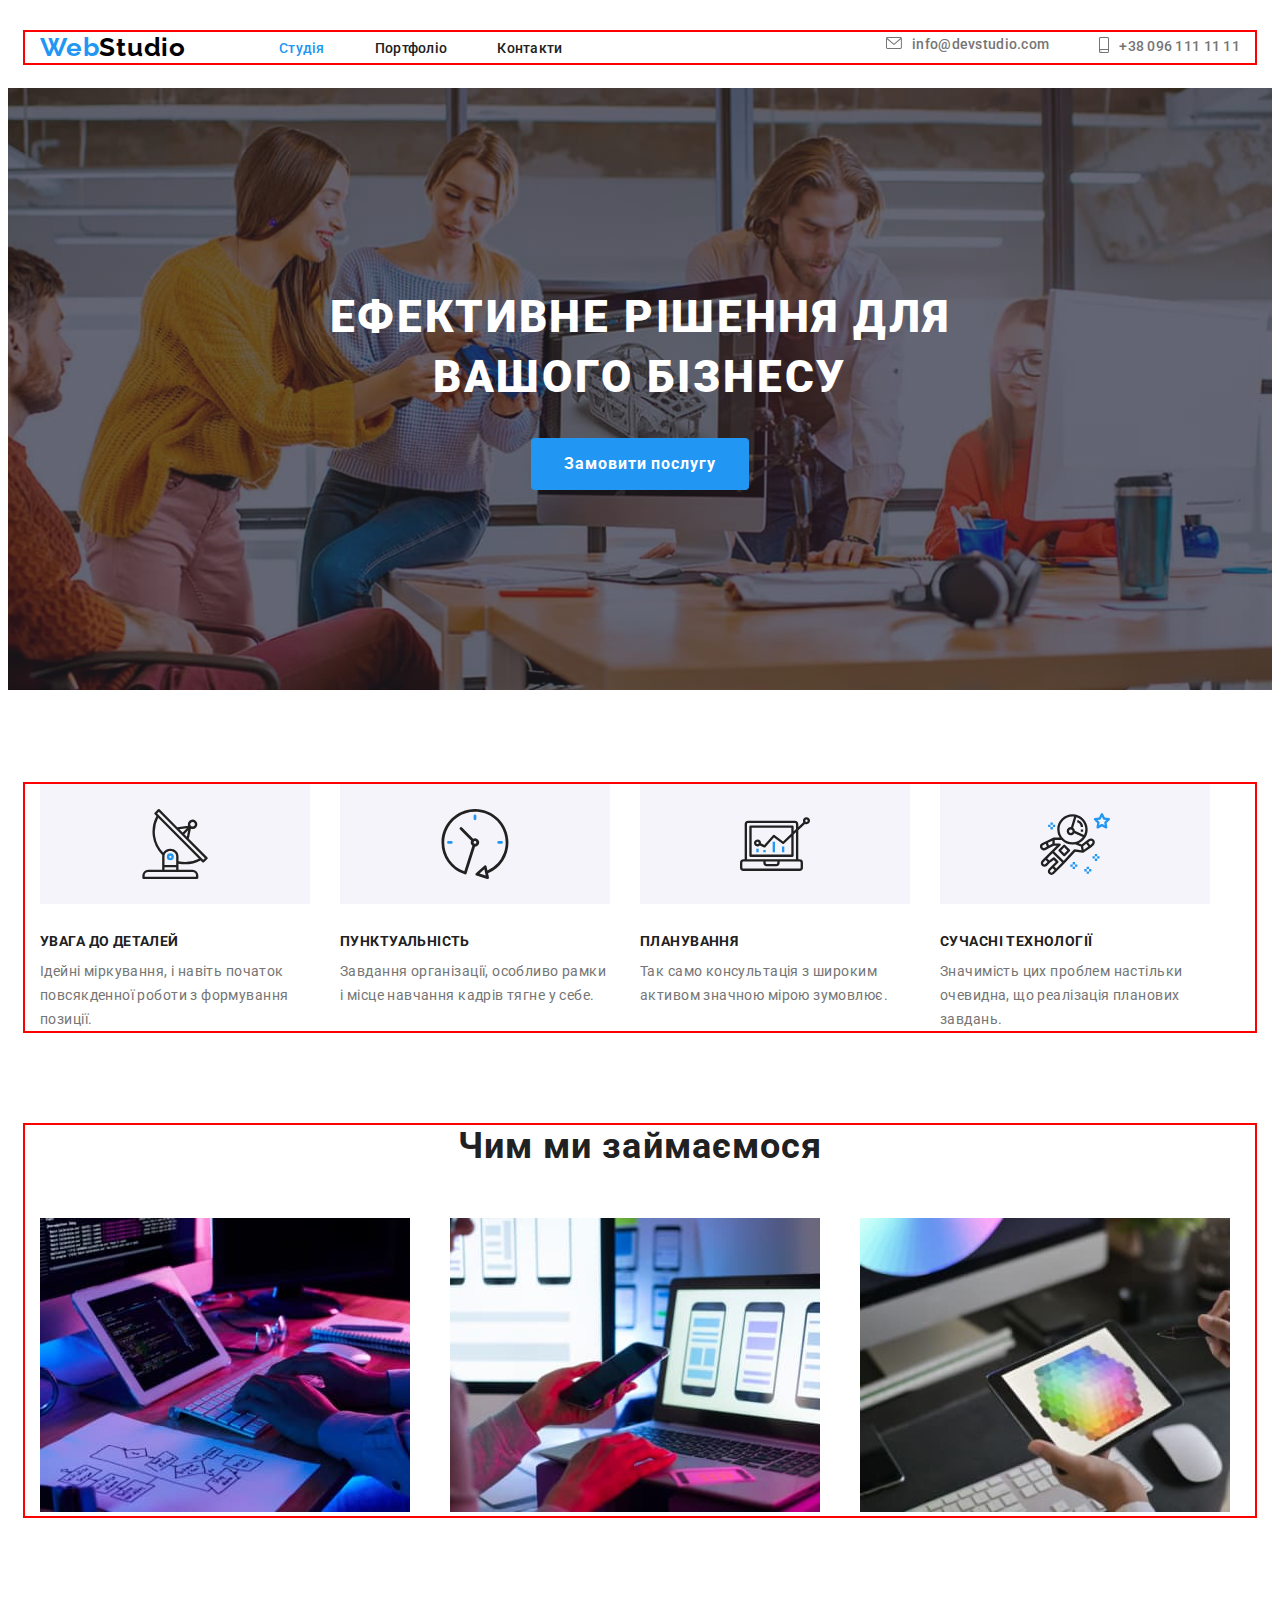
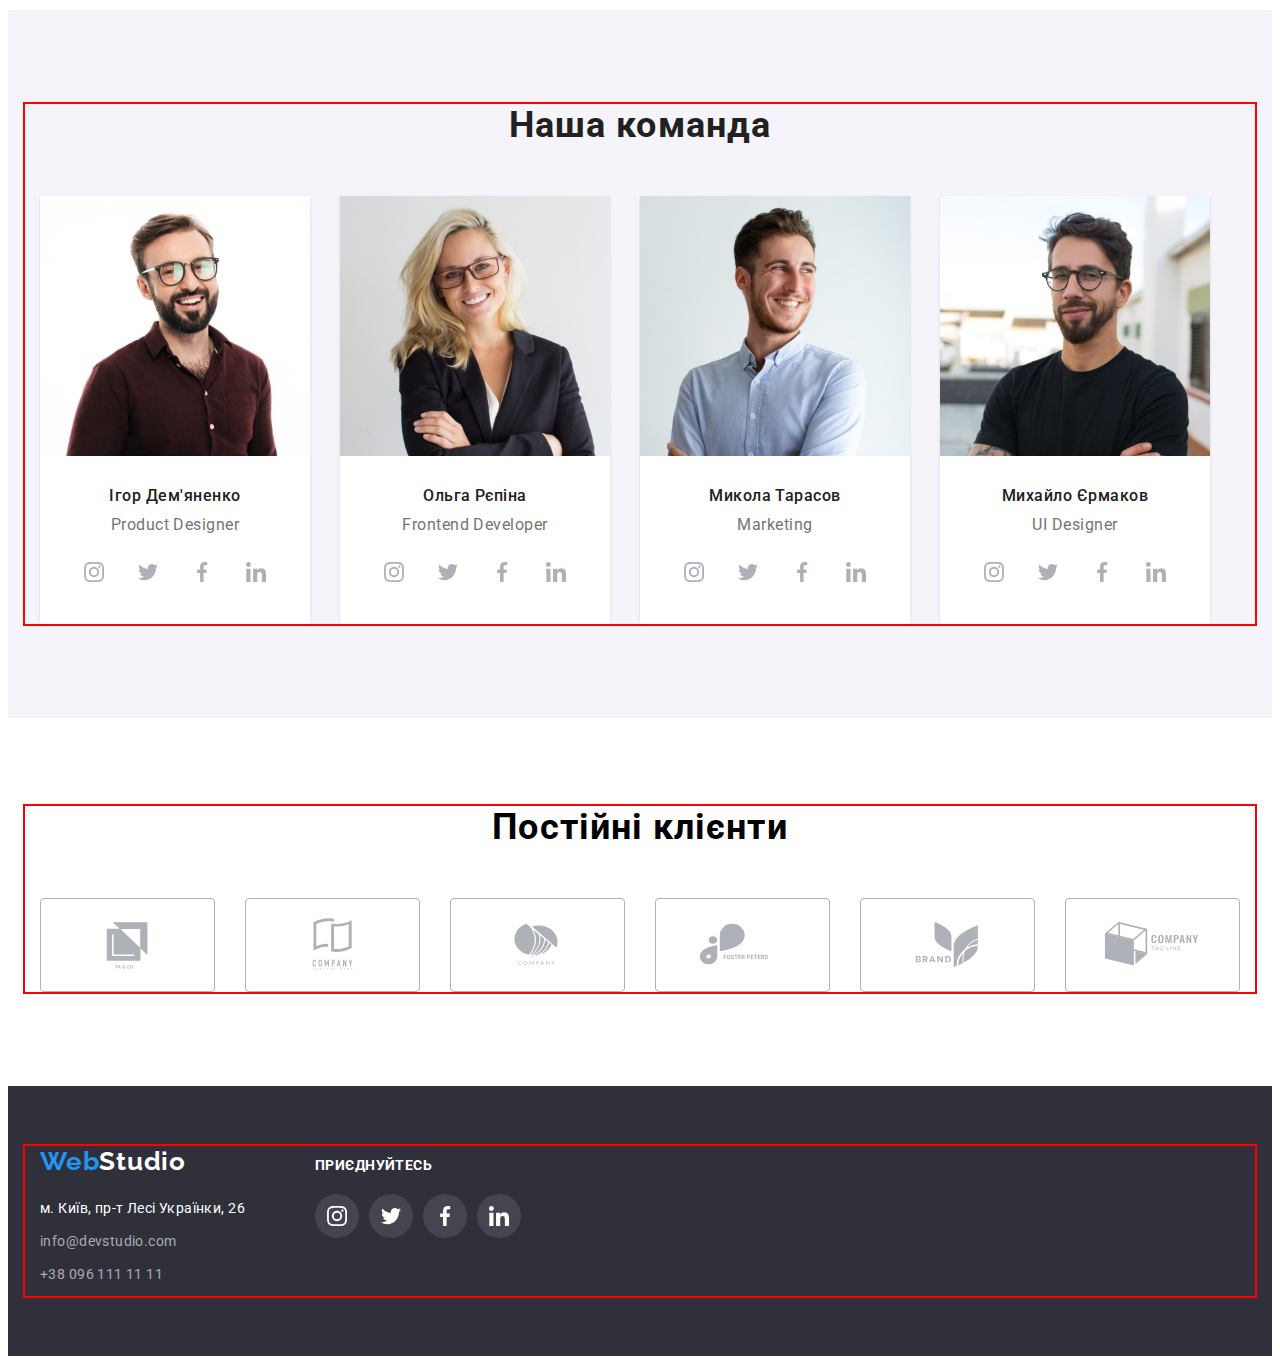
==== index.html @ 3e7e4d70 "copy" ====
<!DOCTYPE html>
<html lang="uk">

<head>
    <meta charset="UTF-8" />
    <meta http-equiv="X-UA-Compatible" content="IE=edge" />
    <meta name="viewport" content="width=device-width, initial-scale=1.0" />
    <title>Document</title>
    <link rel="preconnect" href="https://fonts.googleapis.com" />
    <link rel="preconnect" href="https://fonts.gstatic.com" crossorigin />
    <link href="https://fonts.googleapis.com/css2?family=Raleway:wght@700&family=Roboto:wght@400;500;700&display=swap"
        rel="stylesheet" />
    <link rel="stylesheet" href="https://cdnjs.cloudflare.com/ajax/libs/modern-normalize/1.1.0/modern-normalize.min.css"
        integrity="sha512-wpPYUAdjBVSE4KJnH1VR1HeZfpl1ub8YT/NKx4PuQ5NmX2tKuGu6U/JRp5y+Y8XG2tV+wKQpNHVUX03MfMFn9Q=="
        crossorigin="anonymous" referrerpolicy="no-referrer" />
    <link rel="stylesheet" href="./CSS/styles.css" />
</head>

<body>
    <header class="header">
        <div class="container header-container">
            <nav class="header-nav">
                <a href="./index.html" class="header-logo link"><span class="header-accent">Web</span>Studio</a>
                <div>
                    <ul class="header-navig">
                        <li class="list">
                            <a href="./index.html" class="header-link link current">Студія</a>
                        </li>
                        <li class="list">
                            <a href=" ./portfolio.html" class="header-link link">Портфоліо</a>
                        </li>
                        <li class="list">
                            <a href="" class="header-link link">Контакти</a>
                        </li>
                    </ul>
                </div>
            </nav>
            <div>
                <ul class="list header-contacts">
                    <li class="list">
                        <a href="mailto:info@devstudio.com" class="mailto link">
                            <span class="header-icon-contacts">
                                <svg class="header-icon" width="16" height="12">
                                    <use href="./images/symbol-defs.svg#icon-envelope"></use>
                                </svg> </span>info@devstudio.com</a>
                    </li>
                    <li class="list">
                        <a href="tel:+380961111111" class="tel link">
                            <span class="header-icon-contacts">
                                <svg class="header-icon" width="10" height="16">
                                    <use href="./images/symbol-defs.svg#icon-smartphone"></use>
                                </svg> </span>+38 096 111 11 11</a>
                    </li>
                </ul>
            </div>
        </div>
    </header>

    <div>
        <section class="hero">
            <div>
                <h1 class="hero-title">ЕФЕКТИВНЕ РІШЕННЯ ДЛЯ ВАШОГО БІЗНЕСУ</h1>
            </div>
            <button type="button" class="hero-batton">Замовити послугу</button>
        </section>
    </div>
    <main>
        <section class="main-section">
            <div class="container main-container">
                <ul class="main">
                    <li class="list container-title-text">
                        <div class="main-container-icon">
                            <svg class="main-icon" width="70" height="70">
                                <use href="./images/symbol-defs.svg#icon-image61"></use>
                            </svg>
                        </div>
                        <p class="main-title">УВАГА ДО ДЕТАЛЕЙ</p>
                        <p class="main-text">
                            Ідейні міркування, і навіть початок повсякденної роботи з
                            формування позиції.
                        </p>
                    </li>
                    <li class="list container-title-text">
                        <div class="main-container-icon">
                            <svg class="main-icon" width="70" height="70">
                                <use href="./images/symbol-defs.svg#icon-image62"></use>
                            </svg>
                        </div>
                        <p class="main-title">ПУНКТУАЛЬНІСТЬ</p>
                        <p class="main-text">
                            Завдання організації, особливо рамки і місце навчання кадрів
                            тягне у себе.
                        </p>
                    </li>
                    <li class="list container-title-text">
                        <div class="main-container-icon">
                            <svg class="main-icon" width="70" height="70">
                                <use href="./images/symbol-defs.svg#icon-image63"></use>
                            </svg>
                        </div>
                        <p class="main-title">ПЛАНУВАННЯ</p>
                        <p class="main-text">
                            Так само консультація з широким активом значною мірою зумовлює.
                        </p>
                    </li>
                    <li class="list container-title-text">
                        <div class="main-container-icon">
                            <svg class="main-icon" width="70" height="70">
                                <use href="./images/symbol-defs.svg#icon-image64"></use>
                            </svg>
                        </div>
                        <p class="main-title">СУЧАСНІ ТЕХНОЛОГІЇ</p>
                        <p class="main-text">
                            Значимість цих проблем настільки очевидна, що реалізація
                            планових завдань.
                        </p>
                    </li>
                </ul>
            </div>
        </section>
    </main>

    <section class="section">
        <div class="container container-foto">
            <h2 class="section-title-foto">Чим ми займаємося</h2>
            <ul class="list foto">
                <li class="galleri-img">
                    <img src="./images/image1.1.jpg" alt="Розробка ПЗ" width="370" />
                </li>
                <li class="galleri-img">
                    <img src="./images/image1.2.jpg" alt="Обробка данних" width="370" />
                </li>
                <li class="galleri-img">
                    <img src="./images/image1.3.jpg" alt="Дизайн" width="370" />
                </li>
            </ul>
        </div>
    </section>

    <section class="section-avatar">
        <div class="container">
            <h3 class="avatar-title">Наша команда</h3>
            <ul class="list avatar-container">
                <li class="avatar-container-img">
                    <img class="avatar-img" src="./images/image2.1.jpg" alt="Ігор Дем'яненко" width="270" />
                    <div class="avatar-name-desc">
                        <h3 class="avatar-name">Ігор Дем'яненко</h3>
                        <p class="avatar-desc">Product Designer</p>
                        <ul class="avatar-soc-list list">
                            <li class="avatar-soc-item">
                                <a class="avatar-soc-link" href="">
                                    <svg class="avatar-soc-icon" width="20" height="20">
                                        <use href="./images/symbol-defs.svg#icon-instagram"></use>
                                    </svg>
                                </a>
                            </li>
                            <li class="avatar-soc-item">
                                <a class="avatar-soc-link" href="">
                                    <svg class="avatar-soc-icon" width="20" height="20">
                                        <use href="./images/symbol-defs.svg#icon-twitter"></use>
                                    </svg>
                                </a>
                            </li>
                            <li class="avatar-soc-item">
                                <a class="avatar-soc-link" href="">
                                    <svg class="avatar-soc-icon" width="20" height="20">
                                        <use href="./images/symbol-defs.svg#icon-facebook"></use>
                                    </svg>
                                </a>
                            </li>
                            <li class="avatar-soc-item">
                                <a class="avatar-soc-link" href="">
                                    <svg class="avatar-soc-icon" width="20" height="20">
                                        <use href="./images/symbol-defs.svg#icon-linkedin"></use>
                                    </svg>
                                </a>
                            </li>
                        </ul>
                    </div>
                </li>
                <li class="avatar-container-img">
                    <img class="avatar-img" src="./images/image2.2.jpg" alt="Ольга Рєпіна" width="270" />
                    <div class="avatar-name-desc">
                        <h3 class="avatar-name">Ольга Рєпіна</h3>
                        <p class="avatar-desc">Frontend Developer</p>
                        <ul class="avatar-soc-list list">
                            <li class="avatar-soc-item">
                                <a class="avatar-soc-link" href="">
                                    <svg class="avatar-soc-icon" width="20" height="20">
                                        <use href="./images/symbol-defs.svg#icon-instagram"></use>
                                    </svg>
                                </a>
                            </li>
                            <li class="avatar-soc-item">
                                <a class="avatar-soc-link" href="">
                                    <svg class="avatar-soc-icon" width="20" height="20">
                                        <use href="./images/symbol-defs.svg#icon-twitter"></use>
                                    </svg>
                                </a>
                            </li>
                            <li class="avatar-soc-item">
                                <a class="avatar-soc-link" href="">
                                    <svg class="avatar-soc-icon" width="20" height="20">
                                        <use href="./images/symbol-defs.svg#icon-facebook"></use>
                                    </svg>
                                </a>
                            </li>
                            <li class="avatar-soc-item">
                                <a class="avatar-soc-link" href="">
                                    <svg class="avatar-soc-icon" width="20" height="20">
                                        <use href="./images/symbol-defs.svg#icon-linkedin"></use>
                                    </svg>
                                </a>
                            </li>
                        </ul>
                    </div>
                </li>
                <li class="avatar-container-img">
                    <img class="avatar-img" src="./images/image2.3.jpg" alt="Микола Тарасов" width="270" />
                    <div class="avatar-name-desc">
                        <h3 class="avatar-name">Микола Тарасов</h3>
                        <p class="avatar-desc">Marketing</p>
                        <ul class="avatar-soc-list list">
                            <li class="avatar-soc-item">
                                <a class="avatar-soc-link" href="">
                                    <svg class="avatar-soc-icon" width="20" height="20">
                                        <use href="./images/symbol-defs.svg#icon-instagram"></use>
                                    </svg>
                                </a>
                            </li>
                            <li class="avatar-soc-item">
                                <a class="avatar-soc-link" href="">
                                    <svg class="avatar-soc-icon" width="20" height="20">
                                        <use href="./images/symbol-defs.svg#icon-twitter"></use>
                                    </svg>
                                </a>
                            </li>
                            <li class="avatar-soc-item">
                                <a class="avatar-soc-link" href="">
                                    <svg class="avatar-soc-icon" width="20" height="20">
                                        <use href="./images/symbol-defs.svg#icon-facebook"></use>
                                    </svg>
                                </a>
                            </li>
                            <li class="avatar-soc-item">
                                <a class="avatar-soc-link" href="">
                                    <svg class="avatar-soc-icon" width="20" height="20">
                                        <use href="./images/symbol-defs.svg#icon-linkedin"></use>
                                    </svg>
                                </a>
                            </li>
                        </ul>
                    </div>
                </li>
                <li class="avatar-container-img">
                    <img class="avatar-img" src="./images/image2.4.jpg" alt="Михайло Єрмаков" width="270" />
                    <div class="avatar-name-desc">
                        <h3 class="avatar-name">Михайло Єрмаков</h3>
                        <p class="avatar-desc">UI Designer</p>
                        <ul class="avatar-soc-list list">
                            <li class="avatar-soc-item">
                                <a class="avatar-soc-link" href="">
                                    <svg class="avatar-soc-icon" width="20" height="20">
                                        <use href="./images/symbol-defs.svg#icon-instagram"></use>
                                    </svg>
                                </a>
                            </li>
                            <li class="avatar-soc-item">
                                <a class="avatar-soc-link" href="">
                                    <svg class="avatar-soc-icon" width="20" height="20">
                                        <use href="./images/symbol-defs.svg#icon-twitter"></use>
                                    </svg>
                                </a>
                            </li>
                            <li class="avatar-soc-item">
                                <a class="avatar-soc-link" href="">
                                    <svg class="avatar-soc-icon" width="20" height="20">
                                        <use href="./images/symbol-defs.svg#icon-facebook"></use>
                                    </svg>
                                </a>
                            </li>
                            <li class="avatar-soc-item">
                                <a class="avatar-soc-link" href="">
                                    <svg class="avatar-soc-icon" width="20" height="20">
                                        <use href="./images/symbol-defs.svg#icon-linkedin"></use>
                                    </svg>
                                </a>
                            </li>
                        </ul>
                    </div>
                </li>
            </ul>
        </div>
    </section>

    <section class="section-clients">
        <div class="container">
            <h3 class="clients-title">Постійні клієнти</h3>
            <ul class="container-clients list">
                <li class="container-clients-icon">
                    <a class="clients-link" href="">
                        <svg class="clients-icon" width="106" height="60">
                            <use href="./images/symbol-defs.svg#icon-image51"></use>
                        </svg>
                    </a>
                </li>
                <li class="container-clients-icon">
                    <a class="clients-link" href="">
                        <svg class="clients-icon" width="106" height="60">
                            <use href="./images/symbol-defs.svg#icon-image52"></use>
                        </svg>
                    </a>
                </li>
                <li class="container-clients-icon">
                    <a class="clients-link" href="">
                        <svg class="clients-icon" width="106" height="60">
                            <use href="./images/symbol-defs.svg#icon-image53"></use>
                        </svg>
                    </a>
                </li>
                <li class="container-clients-icon">
                    <a class="clients-link" href="">
                        <svg class="clients-icon" width="106" height="60">
                            <use href="./images/symbol-defs.svg#icon-image54"></use>
                        </svg>
                    </a>
                </li>
                <li class="container-clients-icon">
                    <a class="clients-link" href="">
                        <svg class="clients-icon" width="106" height="60">
                            <use href="./images/symbol-defs.svg#icon-image55"></use>
                        </svg>
                    </a>
                </li>

                <li class="container-clients-icon">
                    <a class="clients-link" href="">
                        <svg class="clients-icon" width="106" height="60">
                            <use href="./images/symbol-defs.svg#icon-image56"></use>
                        </svg>
                    </a>
                </li>
            </ul>
        </div>
    </section>

    <footer class="footer">
        <div class="container footer-container">
            <div class="footer-address-contacts">
                <a href="./index.html" class="footer-logo link"><span class="footer-accent">Web</span>Studio</a>
                <address class="section-address">
                    <div>
                        <ul class="container-address">
                            <li class="list address-row">
                                <a href="https://www.google.com/maps/place/%D0%B1%D1%83%D0%BB.+%D0%9B%D0%B5%D1%81%D0%B8+%D0%A3%D0%BA%D1%80%D0%B0%D0%B8%D0%BD%D0%BA%D0%B8,+26,+%D0%9A%D0%B8%D0%B5%D0%B2,+02000/@50.4265807,30.5383858,17z/data=!3m1!4b1!4m5!3m4!1s0x40d4cf0e033ecbe9:0x57a4dffefec77da0!8m2!3d50.4265807!4d30.5383858"
                                    class="footer-address link">м. Київ, пр-т Лесі Українки, 26</a>
                            </li>
                            <li class="list address-row">
                                <a href="mailto:info@devstudio.com" class="footer-mailto link">info@devstudio.com</a>
                            </li>
                            <li class="list address-row">
                                <a href="tel:+380961111111" class="footer-tel link">+38 096 111 11 11</a>
                            </li>
                        </ul>
                    </div>
                </address>
            </div>
            <div class="footer-soc">
                <h3 class="footer-title-soc">приєднуйтесь</h3>
                <ul class="footer-soc-list list">
                    <li class="footer-soc-item">
                        <a class="footer-soc-link link" href="">
                            <svg class="footer-soc-icon" width="20" height="20">
                                <use href="./images/symbol-defs.svg#icon-instagram"></use>
                            </svg>
                        </a>
                    </li>
                    <li class="footer-soc-item">
                        <a class="footer-soc-link" href="">
                            <svg class="footer-soc-icon" width="20" height="20">
                                <use href="./images/symbol-defs.svg#icon-twitter"></use>
                            </svg>
                        </a>
                    </li>
                    <li class="footer-soc-item">
                        <a class="footer-soc-link" href="">
                            <svg class="footer-soc-icon" width="20" height="20">
                                <use href="./images/symbol-defs.svg#icon-facebook"></use>
                            </svg>
                        </a>
                    </li>
                    <li class="footer-soc-item">
                        <a class="footer-soc-link" href="">
                            <svg class="footer-soc-icon" width="20" height="20">
                                <use href="./images/symbol-defs.svg#icon-linkedin"></use>
                            </svg>
                        </a>
                    </li>
                </ul>
            </div>
        </div>
    </footer>
</body>

</html>
---- CSS/styles.css ----
:root {
  --primari-text-color: #757575;
  --title-text-color: #212121;
}

@font-face {
  font-family: Roboto-900;
  src: url(../fonts/Roboto-Black.ttf);
}

p,
h1,
h2,
h3,
h4,
h5,
h6 {
  margin: 0;
}

ul,
ol {
  margin: 0;
  padding-left: 0;
}

batton {
  cursor: pointer;
}

address {
  font-style: normal;
}

.list {
  list-style: none;
  padding: 0;
  margin: 0;
}

.link {
  text-decoration: none;
}

body {
  font-family: "Roboto";
}

.container {
  margin-left: auto;
  margin-right: auto;
  /* margin: 0 auto; */
  width: 1200px;
  padding-left: 15px;
  padding-right: 15px;
  outline: 2px solid red;
}

/* --------header------- */
.header {
  padding-top: 24px;
  padding-bottom: 25px;
}

.header-container {
  display: flex;
  align-items: center;
  justify-content: space-between;
}

.header-nav {
  display: flex;
  align-items: center;
}

.header-navig {
  display: flex;
  gap: 50px;
}

.header-contacts {
  display: flex;
  margin-left: auto;
  gap: 50px;
}

.header {
  background-color: #ffffff;
}

.header-logo {
  display: inline-block;
  font-family: "Raleway";
  font-weight: 700;
  font-size: 26px;
  line-height: 1.19;
  letter-spacing: 0.03em;
  color: #000000;

  margin-right: 93px;
}

.header-accent {
  color: #2196f3;
}

.header-logo:hover,
.header-logo:focus,
.header-logo .header-accent:hover,
.header-logo .header-accent:focus {
  color: #f88707;
}

.header-link {
  font-weight: 500;
  font-size: 14px;
  line-height: 1.14;
  letter-spacing: 0.02em;
  color: var(--title-text-color);
}

.header-link:hover,
.header-link:focus {
  color: #2196f3;
}

.header-link.current {
  color: #2196f3;
}

.mailto,
.tel {
  font-weight: 500;
  font-size: 14px;
  line-height: 1.14;
  letter-spacing: 0.02em;
  color: var(--primari-text-color);
  display: flex;
  align-items: center;
}

.header-icon {
  fill: var(--primari-text-color);
  margin-right: 10px;
}

.header-icon {
  fill: currentColor;
}

.mailto:hover,
.tel:hover,
.mailto:focus,
.tel:focus {
  color: #2196f3;
  fill: #2196f3;
}
/* --------hero-------- */
.hero {
  background-color: #2f303a;
  padding-top: 200px;
  padding-bottom: 200px;
  height: 600;
  max-width: 1600px;
  margin-right: auto;
  margin-left: auto;
  background-image: linear-gradient(
      to right,
      rgba(47, 48, 58, 40%),
      rgba(47, 48, 58, 0.4)
    ),
    url(../images/image4.1.jpg);
  background-repeat: no-repeat;
  background-position: center;
  background-size: cover;
}

.hero {
  text-align: center;
}

.hero .hero-title {
  display: inline-block;
  font-family: Roboto-900;
  font-weight: 900;
  font-size: 44px;
  line-height: 1.36;
  text-align: center;
  letter-spacing: 0.06em;
  text-transform: uppercase;
  color: #ffffff;
  margin-top: 0;
  margin-bottom: 30px;
  max-width: 696px;
}

.hero-batton {
  display: inline-block;
  font-family: inherit;
  font-weight: 700;
  font-size: 16px;
  line-height: 1.88;
  align-items: center;
  text-align: center;
  letter-spacing: 0.06em;
  background-color: #2196f3;
  color: #ffffff;
  cursor: pointer;
  border-radius: 4px;
  min-width: 216px;
  padding: 10px 32px;
  border: 1px solid transparent;
  margin-top: 0;
}

.hero-batton:hover,
.hero-batton:focus {
  background-color: #f88707;
}
/* --------main-------- */
main {
  background-color: #f5f5f5;
}

.main-container-icon {
  background-color: #f5f4fa;
  height: 120px;
  /* padding: 25px 100px; */
  display: flex;
  align-items: center;
  justify-content: center;
}

.container-title-text {
  max-width: 270px;
  padding: 0;
}

.main-section {
  padding-top: 94px;
  padding-bottom: 94px;
  background-color: #fff;
}

.main {
  margin-top: 0;
  margin-bottom: 0;
  display: flex;
  gap: 30px;
}

.main-title {
  font-weight: 700;
  font-size: 14px;
  line-height: 1.14;
  letter-spacing: 0.03em;
  text-transform: uppercase;
  color: var(--title-text-color);
  margin-top: 0;
  margin-bottom: 10px;
  padding-top: 30px;
}

.main-text {
  font-size: 14px;
  line-height: 1.71;
  letter-spacing: 0.03em;
  color: var(--primari-text-color);
  margin-top: 0;
  margin-bottom: 0px;
}
/* --------foto-------- */
.section {
  padding-bottom: 94px;
  background-color: #fff;
}

.foto {
  display: flex;
  gap: 30px;
}

.galleri-img {
  width: calc((100% - 60px) / 3);
}

.section-title-foto {
  font-weight: 700;
  font-size: 36px;
  line-height: 1.17;
  text-align: center;
  letter-spacing: 0.03em;
  color: var(--title-text-color);
  margin-top: 0;
  margin-bottom: 50px;
}

/* --------avatar-------- */
.section-avatar {
  padding-top: 94px;
  padding-bottom: 94px;
  background-color: #f5f4fa;
}

.avatar-container {
  display: flex;
  gap: 30px;
}

.avatar-container-img {
  background-color: #fff;
  box-shadow: 0px 1px 3px rgba(0, 0, 0, 0.12);
  border-radius: 0px 0px 4px 4px;
}

.avatar-img {
  display: block;
}

.avatar-name-desc {
  background-color: #fff;
  padding-top: 30px;
  padding-bottom: 30px;
}

.avatar-title {
  font-weight: 700;
  font-size: 36px;
  line-height: 1.17;
  text-align: center;
  letter-spacing: 0.03em;
  color: var(--title-text-color);
  margin-bottom: 50px;
  margin-top: 0;
}

.avatar-name {
  font-weight: 500;
  font-size: 16px;
  line-height: 1.19;
  text-align: center;
  letter-spacing: 0.03em;
  color: var(--title-text-color);
  margin-top: 0;
  margin-bottom: 10px;
}
.avatar-desc {
  font-size: 16px;
  line-height: 1.19;
  text-align: center;
  letter-spacing: 0.03em;
  color: var(--primari-text-color);
  margin-top: 0;
}

.avatar-soc-list {
  display: flex;
  justify-content: center;
  gap: 10px;
}

.avatar-soc-link {
  width: 44px;
  height: 44px;
  border-radius: 50%;
  background-color: transparent;
  display: flex;
  align-items: center;
  justify-content: center;
  margin-top: 16px;
  color: #afb1b8;
}

.avatar-soc-icon {
  fill: currentColor;
}

.avatar-soc-link:hover,
.avatar-soc-link:focus {
  background-color: #2196f3;
  color: #ffffff;
}

/* .avatar-soc-icon {
  fill: #afb1b8;
}

.avatar-soc-link:hover,
.avatar-soc-link:focus {
  background-color: #2196F3;  
}

.avatar-soc-link:hover > .avatar-soc-icon,
.avatar-soc-link:focus > .avatar-soc-icon {
  fill: #ffffff;
} */

/* --------clients-------- */
.section-clients {
  padding-top: 88px;
  padding-bottom: 94px;
}
.clients-title {
  font-weight: 700;
  font-size: 36px;
  line-height: 1.17;
  text-align: center;
  letter-spacing: 0.03em;
  margin-bottom: 50px;
}

.container-clients {
  display: flex;
  justify-content: center;
  gap: 30px;
}

.container-clients-icon {
  width: calc((100% - 150px) / 6);
}

.clients-link {
  display: flex;
  justify-content: center;
  border: 1px solid #afb1b8;
  border-radius: 4px;
  /* padding: 16px 32px; */
  height: 92px;
  align-items: center;
  justify-content: center;
}

.clients-icon {
  fill: #afb1b8;
}

.clients-link:hover,
.clients-link:focus {
  border: 1px solid #2196f3;
}

.clients-link:hover > .clients-icon,
.clients-link:focus > .clients-icon {
  fill: #2196f3;
}

/* --------footer-------- */
footer {
  background-color: #2f303a;
  padding-top: 60px;
  padding-bottom: 60px;
}

.footer-container {
  display: flex;
  align-items: baseline;
}

.footer-address-contacts {
  margin-right: 70px;
}

.footer-logo {
  display: inline-block;
  font-family: "Raleway";
  font-weight: 700;
  font-size: 26px;
  line-height: 1.19;
  letter-spacing: 0.03em;
  color: #ffffff;
}

.section-address {
  padding-top: 20px;
}

.address-row {
  margin-bottom: 9px;
}

.footer-accent {
  color: #2196f3;
}

.footer-logo:hover,
.footer-logo:focus,
.footer-logo .footer-accent:hover,
.footer-logo .footer-accent:focus {
  color: #f88707;
}

.footer-address {
  font-style: normal;
  font-size: 14px;
  line-height: 1.71;
  letter-spacing: 0.03em;
  color: #ffffff;
}

.footer-address:hover,
.footer-address:focus {
  color: #2196f3;
}

.footer-mailto,
.footer-tel {
  font-style: normal;
  font-size: 14px;
  line-height: 1.71;
  letter-spacing: 0.03em;
  color: rgb(255, 255, 255, 60%);
}

.footer-mailto:hover,
.footer-tel:hover,
.footer-mailto:focus,
.footer-tel:focus {
  color: #ffffff;
}

.footer-title-soc {
  display: block;
  font-style: normal;
  font-weight: 700;
  font-size: 14px;
  line-height: 1.14;
  letter-spacing: 0.03em;
  text-transform: uppercase;
  color: #ffffff;
}

.footer-soc-list {
  display: flex;
  justify-content: center;
  gap: 10px;

  padding-top: 20px;
}

.footer-soc-link {
  width: 44px;
  height: 44px;
  border-radius: 50%;
  background-color: rgb(255, 255, 255, 10%);
  display: flex;
  align-items: center;
  justify-content: center;
  margin-top: 16px;
  color: #ffffff;
  margin: 0;
}

.footer-soc-icon {
  fill: currentColor;
}

.footer-soc-link:hover,
.footer-soc-link:focus {
  background-color: #2196f3;
}
/* ========portfolio======= */
/* --------header-------- */
.portfolio > .header {
  border-bottom: 1px solid #ececec;
}

/* --------main-------- */
main.portfolio {
  background-color: #ffffff;
  padding-top: 94px;
  padding-bottom: 94px;
}

.portfolio-main-button {
  display: flex;
  gap: 8px;
  justify-content: center;
}

.section-batton {
  margin-bottom: 50px;
}

.portfolio-img {
  display: block;
}

.galleri-title-text {
  padding: 20px 24px;
  border-left: 1px solid #eeeeee;
  border-bottom: 1px solid #eeeeee;
  border-right: 1px solid #eeeeee;
}

.portfolio .batton {
  font-family: inherit;
  font-weight: 500;
  font-size: 16px;
  line-height: 1.63;
  text-align: center;
  letter-spacing: 0.03em;
  background-color: #f5f4fa;
  color: var(--title-text-color);
  cursor: pointer;
  border-radius: 4px;
  border: 1px solid transparent;
}

.portfolio .batton.all {
  padding: 6px 25px;
  min-width: 73px;
}

.portfolio .batton.websites {
  padding: 6px 22px;
  min-width: 125px;
}

.portfolio .batton.appendices {
  padding: 6px 22px;
  min-width: 112px;
}

.portfolio .batton.design {
  padding: 6px 22px;
  min-width: 103px;
}

.portfolio .batton.marketing {
  padding: 6px 22px;
  min-width: 130px;
}

.portfolio .batton:hover,
.portfolio .batton:focus {
  background-color: #2196f3;
  color: #ffffff;
}

.main-galleri {
  display: flex;
  flex-wrap: wrap;
  column-gap: 30px;
  row-gap: 30px;
  justify-content: center;
}

.portfolio .section-title-img {
  font-weight: 700;
  font-size: 18px;
  line-height: 2;
  letter-spacing: 0.06em;
  color: var(--title-text-color);
  margin-bottom: 4px;
}

.portfolio .section-text-foto {
  font-size: 16px;
  line-height: 2.25;
  letter-spacing: 0.03em;
  color: var(--primari-text-color);
}

.container-main-img:hover,
.container-main-img:focus {
  box-shadow: 0px 1px 1px rgba(0, 0, 0, 0.12), 0px 4px 4px rgba(0, 0, 0, 0.06),
    1px 4px 6px rgba(0, 0, 0, 0.16);
}
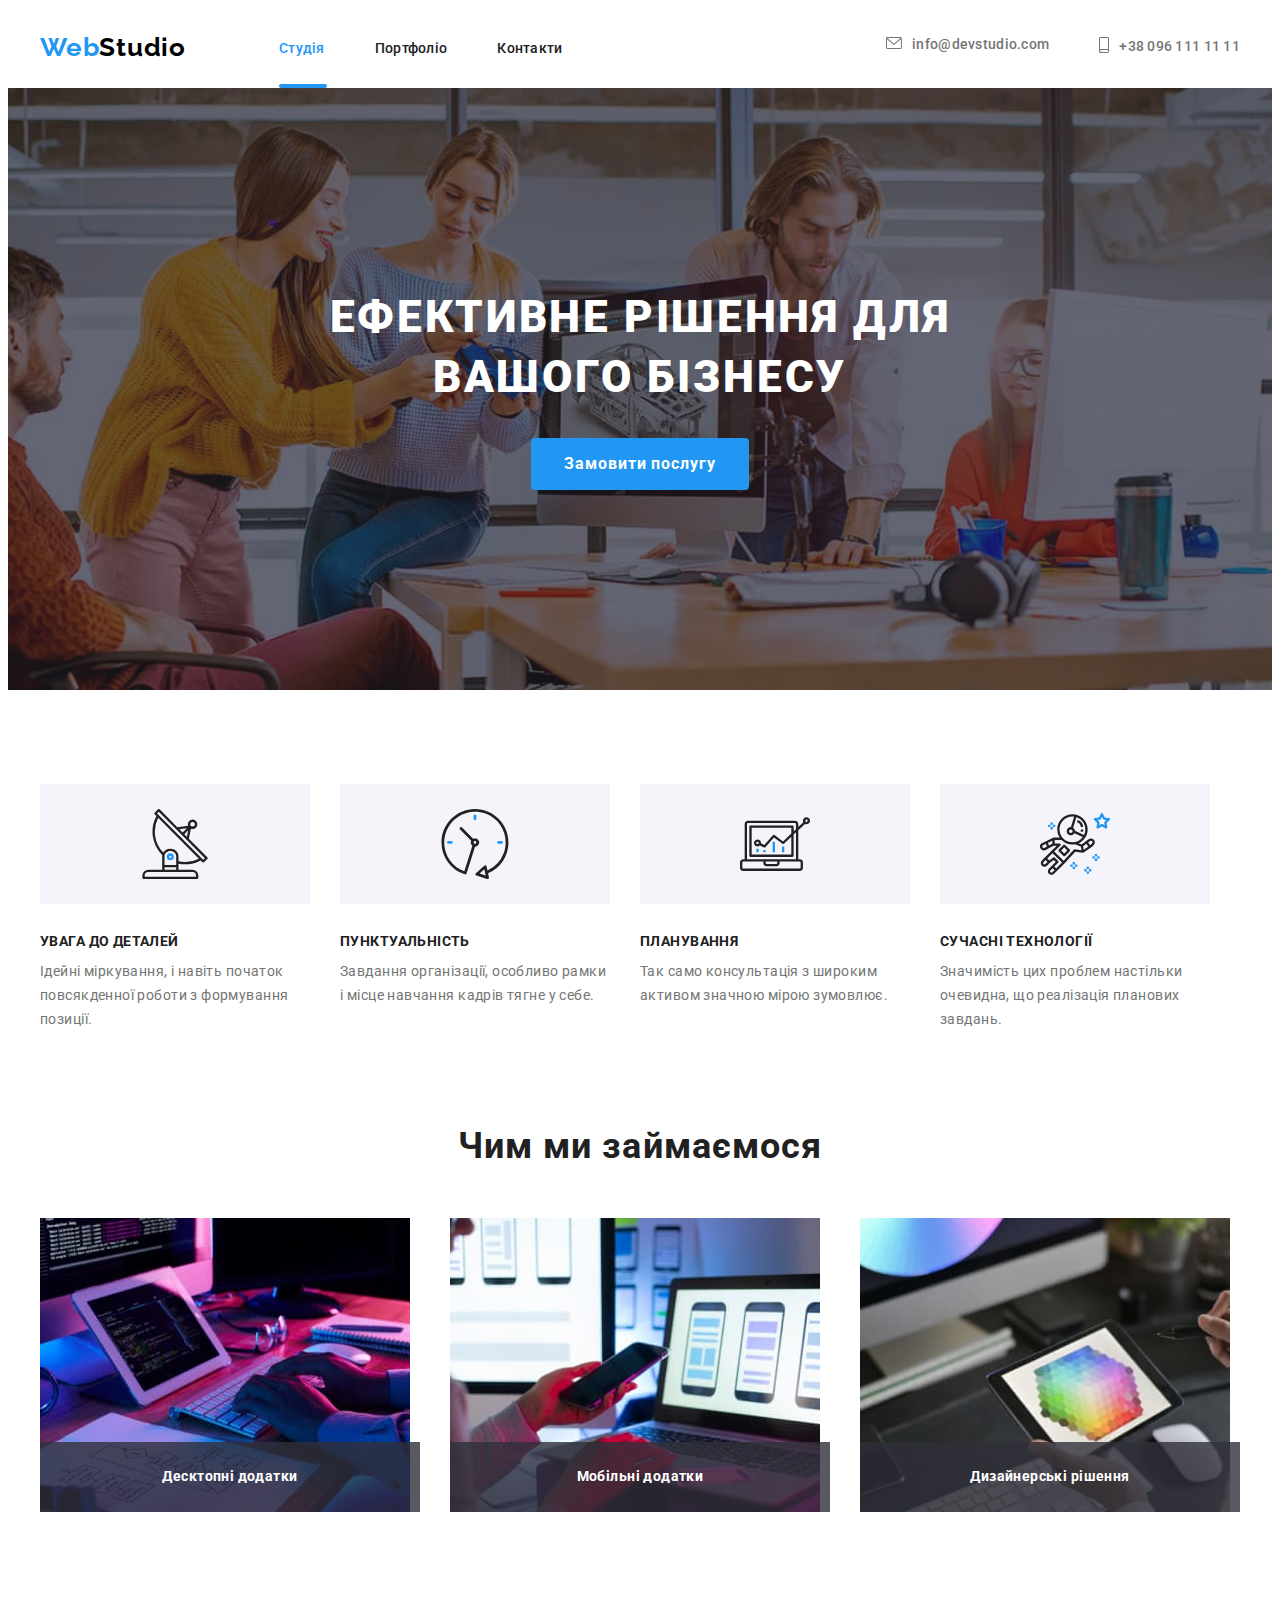
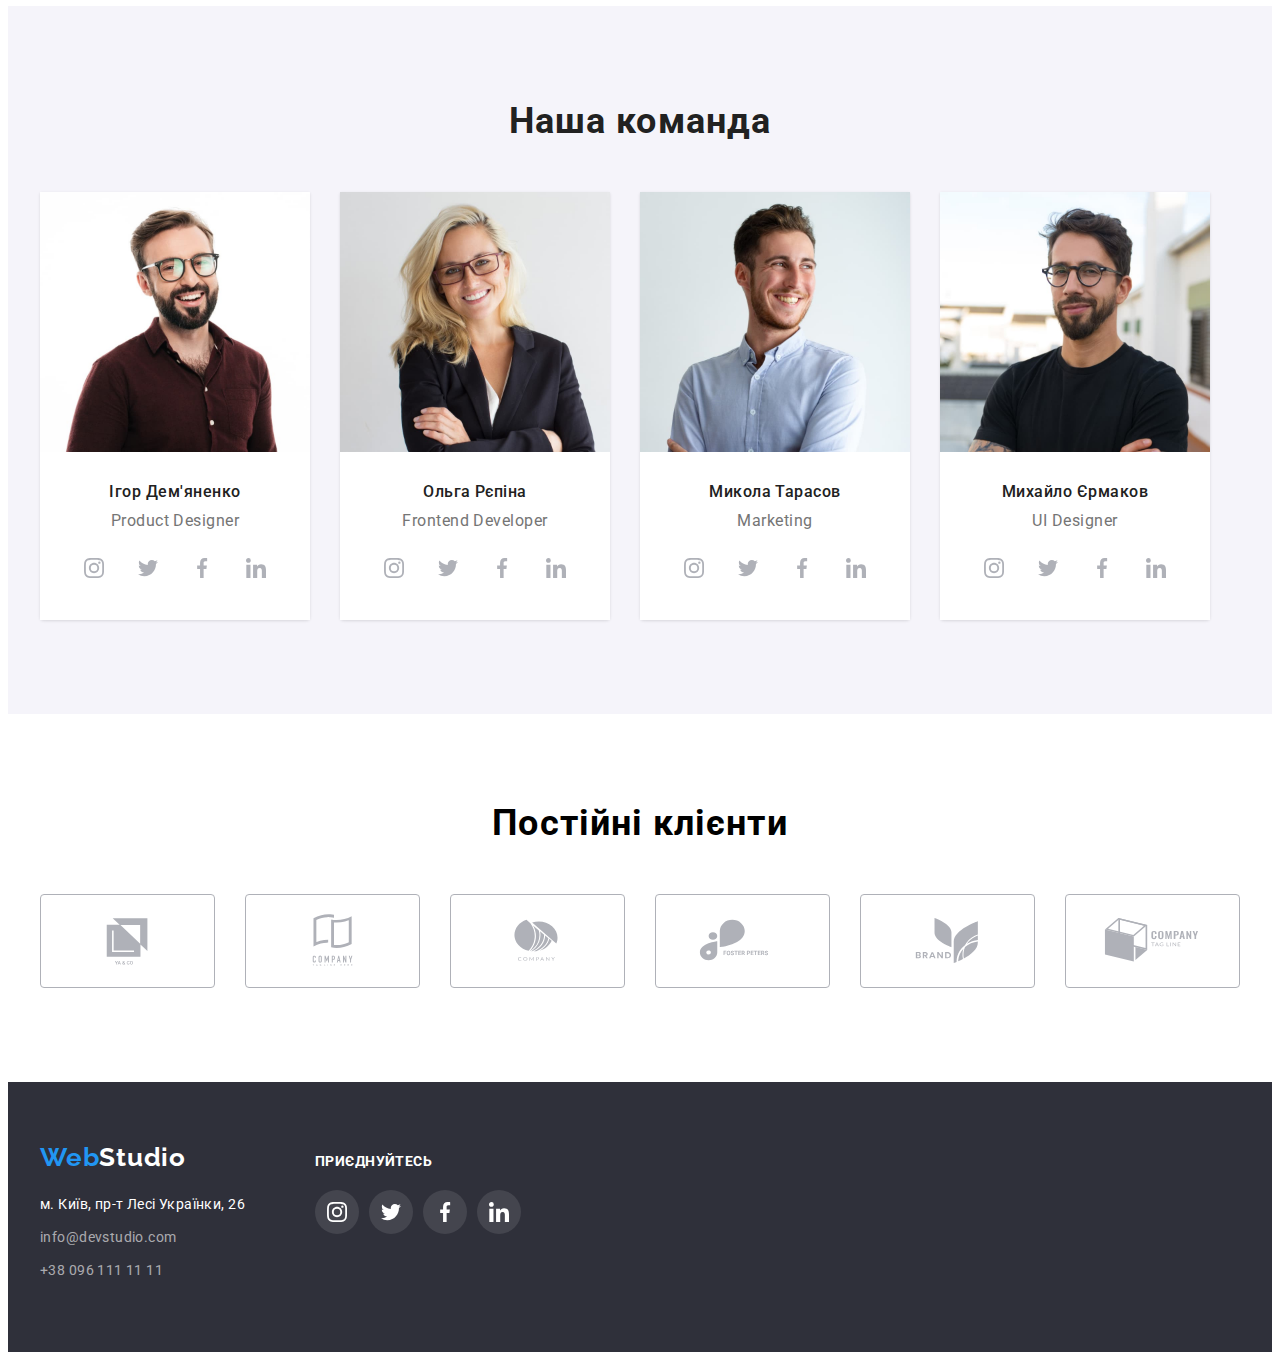
==== commit 95262919: "ДЗ" ====
--- a/index.html
+++ b/index.html
@@ -25,6 +25,7 @@
                     <ul class="header-navig">
                         <li class="list">
                             <a href="./index.html" class="header-link link current">Студія</a>
+                            <div class="navig-box"></div>
                         </li>
                         <li class="list">
                             <a href=" ./portfolio.html" class="header-link link">Портфоліо</a>
@@ -61,7 +62,9 @@
             <div>
                 <h1 class="hero-title">ЕФЕКТИВНЕ РІШЕННЯ ДЛЯ ВАШОГО БІЗНЕСУ</h1>
             </div>
-            <button type="button" class="hero-batton">Замовити послугу</button>
+            <button type="button" class="hero-batton" data-modal-open>
+                Замовити послугу
+            </button>
         </section>
     </div>
     <main>
@@ -125,13 +128,22 @@
             <h2 class="section-title-foto">Чим ми займаємося</h2>
             <ul class="list foto">
                 <li class="galleri-img">
-                    <img src="./images/image1.1.jpg" alt="Розробка ПЗ" width="370" />
+                    <img class="foto-img" src="./images/image1.1.jpg" alt="Розробка ПЗ" width="370" />
+                    <div class="section-description-img">
+                        <p class="description-img">Десктопні додатки</p>
+                    </div>
                 </li>
                 <li class="galleri-img">
-                    <img src="./images/image1.2.jpg" alt="Обробка данних" width="370" />
+                    <img class="foto-img" src="./images/image1.2.jpg" alt="Обробка данних" width="370" />
+                    <div class="section-description-img">
+                        <p class="description-img">Мобільні додатки</p>
+                    </div>
                 </li>
                 <li class="galleri-img">
-                    <img src="./images/image1.3.jpg" alt="Дизайн" width="370" />
+                    <img class="foto-img" src="./images/image1.3.jpg" alt="Дизайн" width="370" />
+                    <div class="section-description-img">
+                        <p class="description-img">Дизайнерські рішення</p>
+                    </div>
                 </li>
             </ul>
         </div>
@@ -400,6 +412,16 @@
             </div>
         </div>
     </footer>
+    <div class="backdrop is-hidden" data-modal>
+        <div class="modal">
+            <button type="button" class="modal-btn" data-modal-close>
+                <svg class="footer-soc-icon" width="18" height="18">
+                    <use href="./images/symbol-defs.svg#icon-close-black-18dp"></use>
+                </svg>
+            </button>
+        </div>
+    </div>
+    <script src="./JS/modal.js"></script>
 </body>
 
 </html>--- a/CSS/styles.css
+++ b/CSS/styles.css
@@ -53,7 +53,7 @@
   width: 1200px;
   padding-left: 15px;
   padding-right: 15px;
-  outline: 2px solid red;
+  /* outline: 2px solid red; */
 }
 
 /* --------header------- */
@@ -86,6 +86,7 @@
 
 .header {
   background-color: #ffffff;
+  position: relative;
 }
 
 .header-logo {
@@ -96,19 +97,54 @@
   line-height: 1.19;
   letter-spacing: 0.03em;
   color: #000000;
-
   margin-right: 93px;
+  transition-property: color;
+  transition-duration: 250ms;
+  transition-timing-function: linear;
+  transition-delay: 0ms;
 }
 
 .header-accent {
   color: #2196f3;
-}
+  transition-property: color;
+  transition-duration: 250ms;
+  transition-timing-function: linear;
+  transition-delay: 0ms;
+}
+
+/* .header-logo:hover,
+.header-logo:focus,
+.header-accent:hover,
+.header-accent:focus {
+  color: #f88707; 
+} */
 
 .header-logo:hover,
-.header-logo:focus,
-.header-logo .header-accent:hover,
-.header-logo .header-accent:focus {
-  color: #f88707;
+.header-logo:focus {
+  color: #2196f3;
+}
+
+.header-logo:hover > .header-accent,
+.header-logo:focus > .header-accent {
+  color: #000000;
+}
+
+.navig-box {
+  height: 4px;
+  width: 48px;
+  background-color: #2196f3;
+  border-radius: 2px;
+  position: absolute;
+  bottom: 0;
+}
+
+.portfolio-navig-box {
+  height: 4px;
+  width: 78px;
+  background-color: #2196f3;
+  border-radius: 2px;
+  position: absolute;
+  bottom: 0;
 }
 
 .header-link {
@@ -117,6 +153,13 @@
   line-height: 1.14;
   letter-spacing: 0.02em;
   color: var(--title-text-color);
+  transition-property: color;
+  transition-duration: 250ms;
+  transition-timing-function: linear;
+  transition-delay: 0ms;
+  display: inline-block;
+  align-items: center;
+  text-align: center;
 }
 
 .header-link:hover,
@@ -137,6 +180,10 @@
   color: var(--primari-text-color);
   display: flex;
   align-items: center;
+  transition-property: color, fill;
+  transition-duration: 250ms;
+  transition-timing-function: linear;
+  transition-delay: 0ms;
 }
 
 .header-icon {
@@ -211,6 +258,10 @@
   padding: 10px 32px;
   border: 1px solid transparent;
   margin-top: 0;
+  transition-property: background-color;
+  transition-duration: 250ms;
+  transition-timing-function: linear;
+  transition-delay: 0ms;
 }
 
 .hero-batton:hover,
@@ -280,8 +331,13 @@
   gap: 30px;
 }
 
+.foto-img {
+  display: block;
+}
+
 .galleri-img {
   width: calc((100% - 60px) / 3);
+  position: relative;
 }
 
 .section-title-foto {
@@ -293,6 +349,28 @@
   color: var(--title-text-color);
   margin-top: 0;
   margin-bottom: 50px;
+}
+
+.section-description-img {
+  /* height: 70px; */
+  width: 100%;
+  background-color: rgba(47, 48, 58, 0.8);
+  position: absolute;
+  bottom: 0;
+  padding-top: 27px;
+  padding-bottom: 27px;
+}
+
+.description-img {
+  font-family: "Roboto";
+  font-style: normal;
+  font-weight: 700;
+  font-size: 14px;
+  line-height: 1.14;
+  text-align: center;
+  letter-spacing: 0.03em;
+  /* text-transform: uppercase; */
+  color: #ffffff;
 }
 
 /* --------avatar-------- */
@@ -369,6 +447,10 @@
   justify-content: center;
   margin-top: 16px;
   color: #afb1b8;
+  transition-property: background-color, color;
+  transition-duration: 250ms;
+  transition-timing-function: linear;
+  transition-delay: 0ms;
 }
 
 .avatar-soc-icon {
@@ -428,10 +510,18 @@
   height: 92px;
   align-items: center;
   justify-content: center;
+  transition-property: border;
+  transition-duration: 250ms;
+  transition-timing-function: linear;
+  transition-delay: 0ms;
 }
 
 .clients-icon {
   fill: #afb1b8;
+  transition-property: fill;
+  transition-duration: 250ms;
+  transition-timing-function: linear;
+  transition-delay: 0ms;
 }
 
 .clients-link:hover,
@@ -468,6 +558,10 @@
   line-height: 1.19;
   letter-spacing: 0.03em;
   color: #ffffff;
+  transition-property: color;
+  transition-duration: 500ms;
+  transition-timing-function: linear;
+  transition-delay: 0ms;
 }
 
 .section-address {
@@ -480,14 +574,28 @@
 
 .footer-accent {
   color: #2196f3;
+  transition-property: color;
+  transition-duration: 250ms;
+  transition-timing-function: linear;
+  transition-delay: 0ms;
 }
 
 .footer-logo:hover,
+.footer-logo:focus {
+  color: #2196f3;
+}
+
+.footer-logo:hover > .footer-accent,
+.footer-logo:focus > .footer-accent {
+  color: #ffffff;
+}
+
+/* .footer-logo:hover,
 .footer-logo:focus,
 .footer-logo .footer-accent:hover,
 .footer-logo .footer-accent:focus {
   color: #f88707;
-}
+} */
 
 .footer-address {
   font-style: normal;
@@ -495,6 +603,10 @@
   line-height: 1.71;
   letter-spacing: 0.03em;
   color: #ffffff;
+  transition-property: color;
+  transition-duration: 250ms;
+  transition-timing-function: linear;
+  transition-delay: 0ms;
 }
 
 .footer-address:hover,
@@ -509,6 +621,10 @@
   line-height: 1.71;
   letter-spacing: 0.03em;
   color: rgb(255, 255, 255, 60%);
+  transition-property: color;
+  transition-duration: 250ms;
+  transition-timing-function: linear;
+  transition-delay: 0ms;
 }
 
 .footer-mailto:hover,
@@ -533,7 +649,6 @@
   display: flex;
   justify-content: center;
   gap: 10px;
-
   padding-top: 20px;
 }
 
@@ -548,6 +663,10 @@
   margin-top: 16px;
   color: #ffffff;
   margin: 0;
+  transition-property: background-color;
+  transition-duration: 250ms;
+  transition-timing-function: linear;
+  transition-delay: 0ms;
 }
 
 .footer-soc-icon {
@@ -604,6 +723,16 @@
   cursor: pointer;
   border-radius: 4px;
   border: 1px solid transparent;
+  transition-property: background-color, color;
+  transition-duration: 250ms;
+  transition-timing-function: linear;
+  transition-delay: 0ms;
+}
+
+.portfolio .batton:hover,
+.portfolio .batton:focus {
+  background-color: #2196f3;
+  color: #ffffff;
 }
 
 .portfolio .batton.all {
@@ -631,11 +760,7 @@
   min-width: 130px;
 }
 
-.portfolio .batton:hover,
-.portfolio .batton:focus {
-  background-color: #2196f3;
-  color: #ffffff;
-}
+/* --------galleri-------- */
 
 .main-galleri {
   display: flex;
@@ -661,8 +786,104 @@
   color: var(--primari-text-color);
 }
 
+.galleri-top-text {
+  font-size: 18px;
+  line-height: 1.56;
+  letter-spacing: 0.03em;
+  color: #ffffff;
+  position: absolute;
+  top: 0;
+  left: 0;
+  padding: 24px;
+  background-color: rgba(33, 150, 243, 0.9);
+  height: 100%;
+  transform: translateY(100%);
+  transition-property: transform;
+  transition-duration: 250ms;
+  transition-timing-function: linear;
+  transition-delay: 0ms;
+  overflow: auto;
+}
+
+.galleri-top-wrap {
+  position: relative;
+  overflow: hidden;
+}
+
+.container-main-img {
+  width: calc((100% - 60px) / 3);
+  transition-property: box-shadow;
+  transition-duration: 250ms;
+  transition-timing-function: linear;
+  transition-delay: 0ms;
+}
+
+.container-link-img:hover .galleri-top-text,
+.container-link-img:focus .galleri-top-text {
+  transform: translateY(0);
+}
+
 .container-main-img:hover,
 .container-main-img:focus {
   box-shadow: 0px 1px 1px rgba(0, 0, 0, 0.12), 0px 4px 4px rgba(0, 0, 0, 0.06),
     1px 4px 6px rgba(0, 0, 0, 0.16);
 }
+
+/* --------model window-------- */
+
+.backdrop {
+  width: 100%;
+  height: 100%;
+  background-color: rgba(0, 0, 0, 0.2);
+  position: fixed;
+  top: 0;
+  /* transition: opacity 250ms linear, visibility 250ms linear; */
+  transition-property: opacity, visibility;
+  transition-duration: 400ms;
+  transition-timing-function: linear;
+  transition-delay: 0ms;
+}
+
+.modal {
+  width: 528px;
+  min-height: 581px;
+  background-color: #ffffff;
+  box-shadow: 0px 1px 3px rgba(0, 0, 0, 0.12), 0px 1px 1px rgba(0, 0, 0, 0.14),
+    0px 2px 1px rgba(0, 0, 0, 0.2);
+  border-radius: 4px;
+  position: absolute;
+  top: 50%;
+  left: 50%;
+  transform: translate(-50%, -50%) scale(1);
+  transition-property: transform;
+  transition-duration: 400ms;
+  transition-timing-function: linear;
+  transition-delay: 0ms;
+}
+
+.backdrop.is-hidden .modal {
+  transform: rotate(180deg) translate(50%, 50%);
+  /* transform: translate(-50%, -50%) scale(0)*/
+}
+
+.modal-btn {
+  width: 30px;
+  height: 30px;
+  border-radius: 50%;
+  padding: 0;
+  background: #ffffff;
+  border: 1px solid rgba(0, 0, 0, 0.1);
+  position: absolute;
+  top: 8px;
+  right: 8px;
+  display: flex;
+  align-items: center;
+  justify-content: center;
+  cursor: pointer;
+}
+
+.is-hidden {
+  opacity: 0;
+  visibility: hidden;
+  pointer-events: none;
+}
